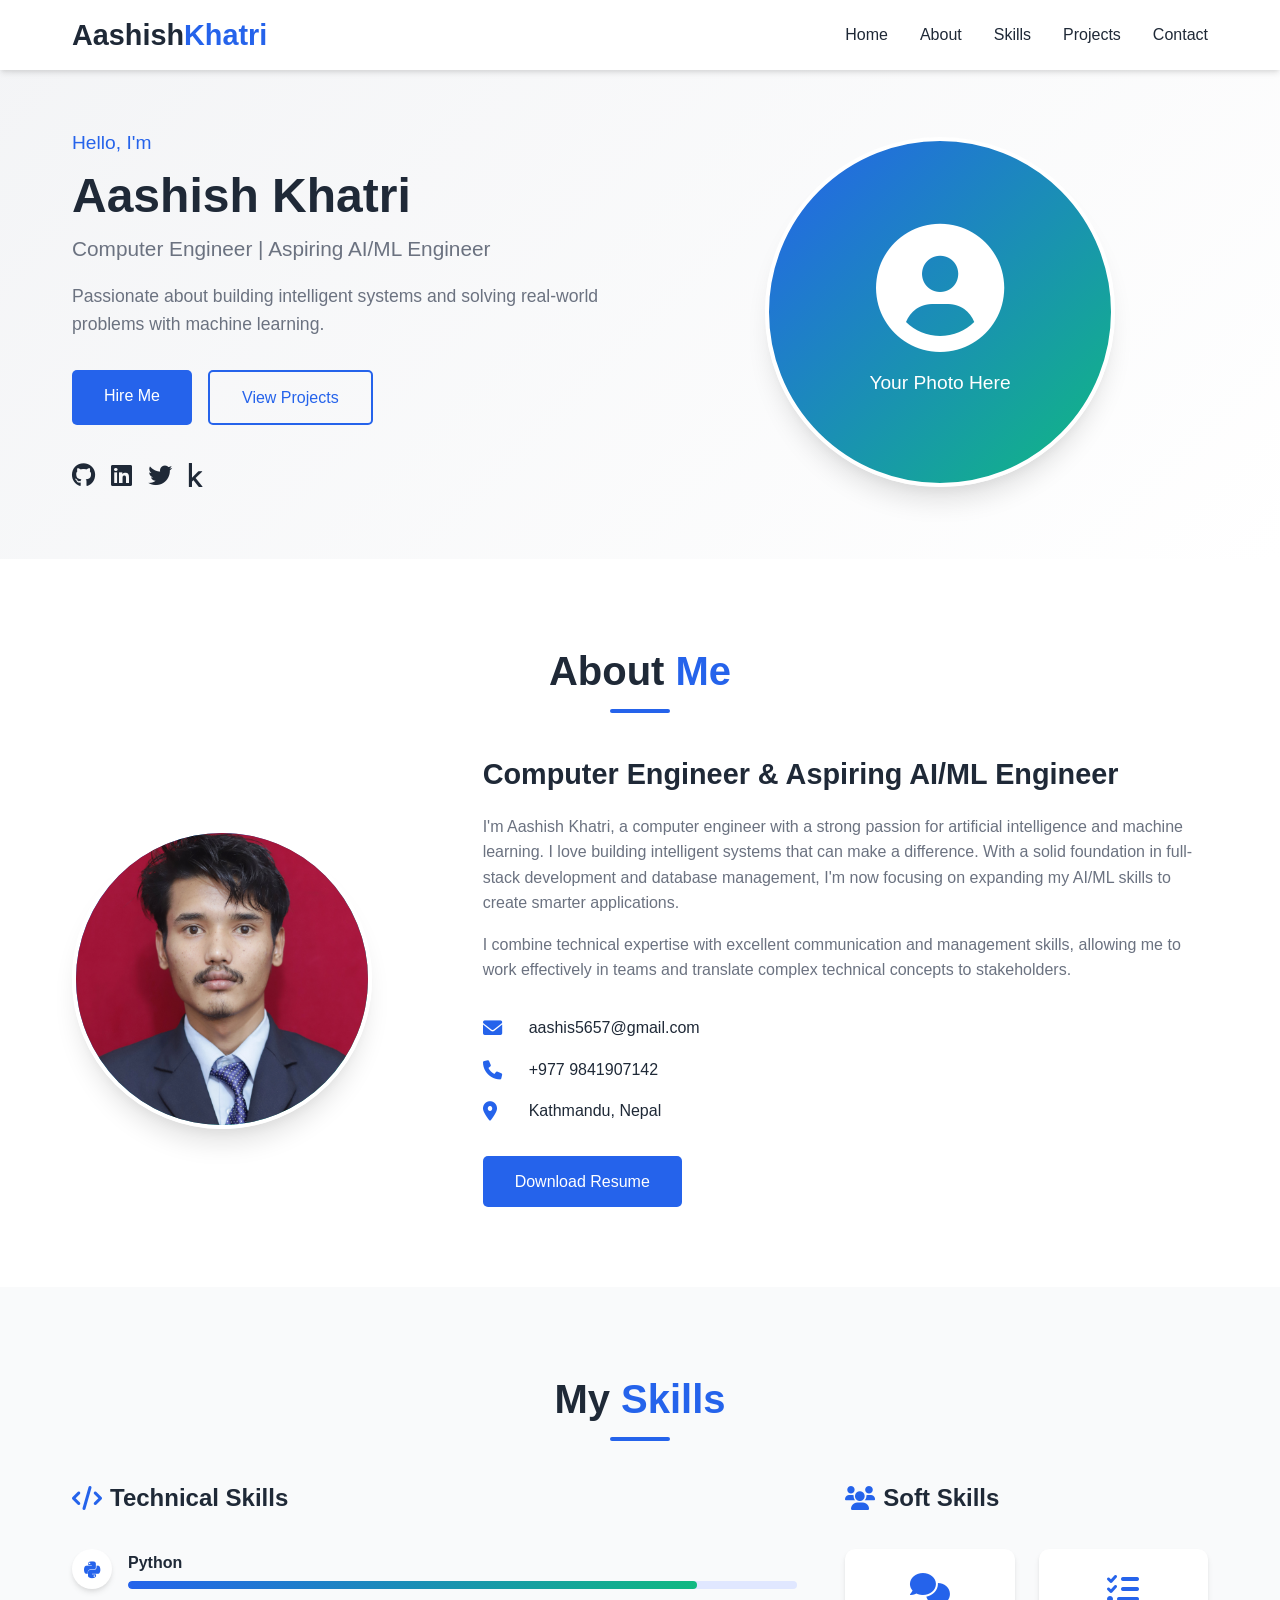
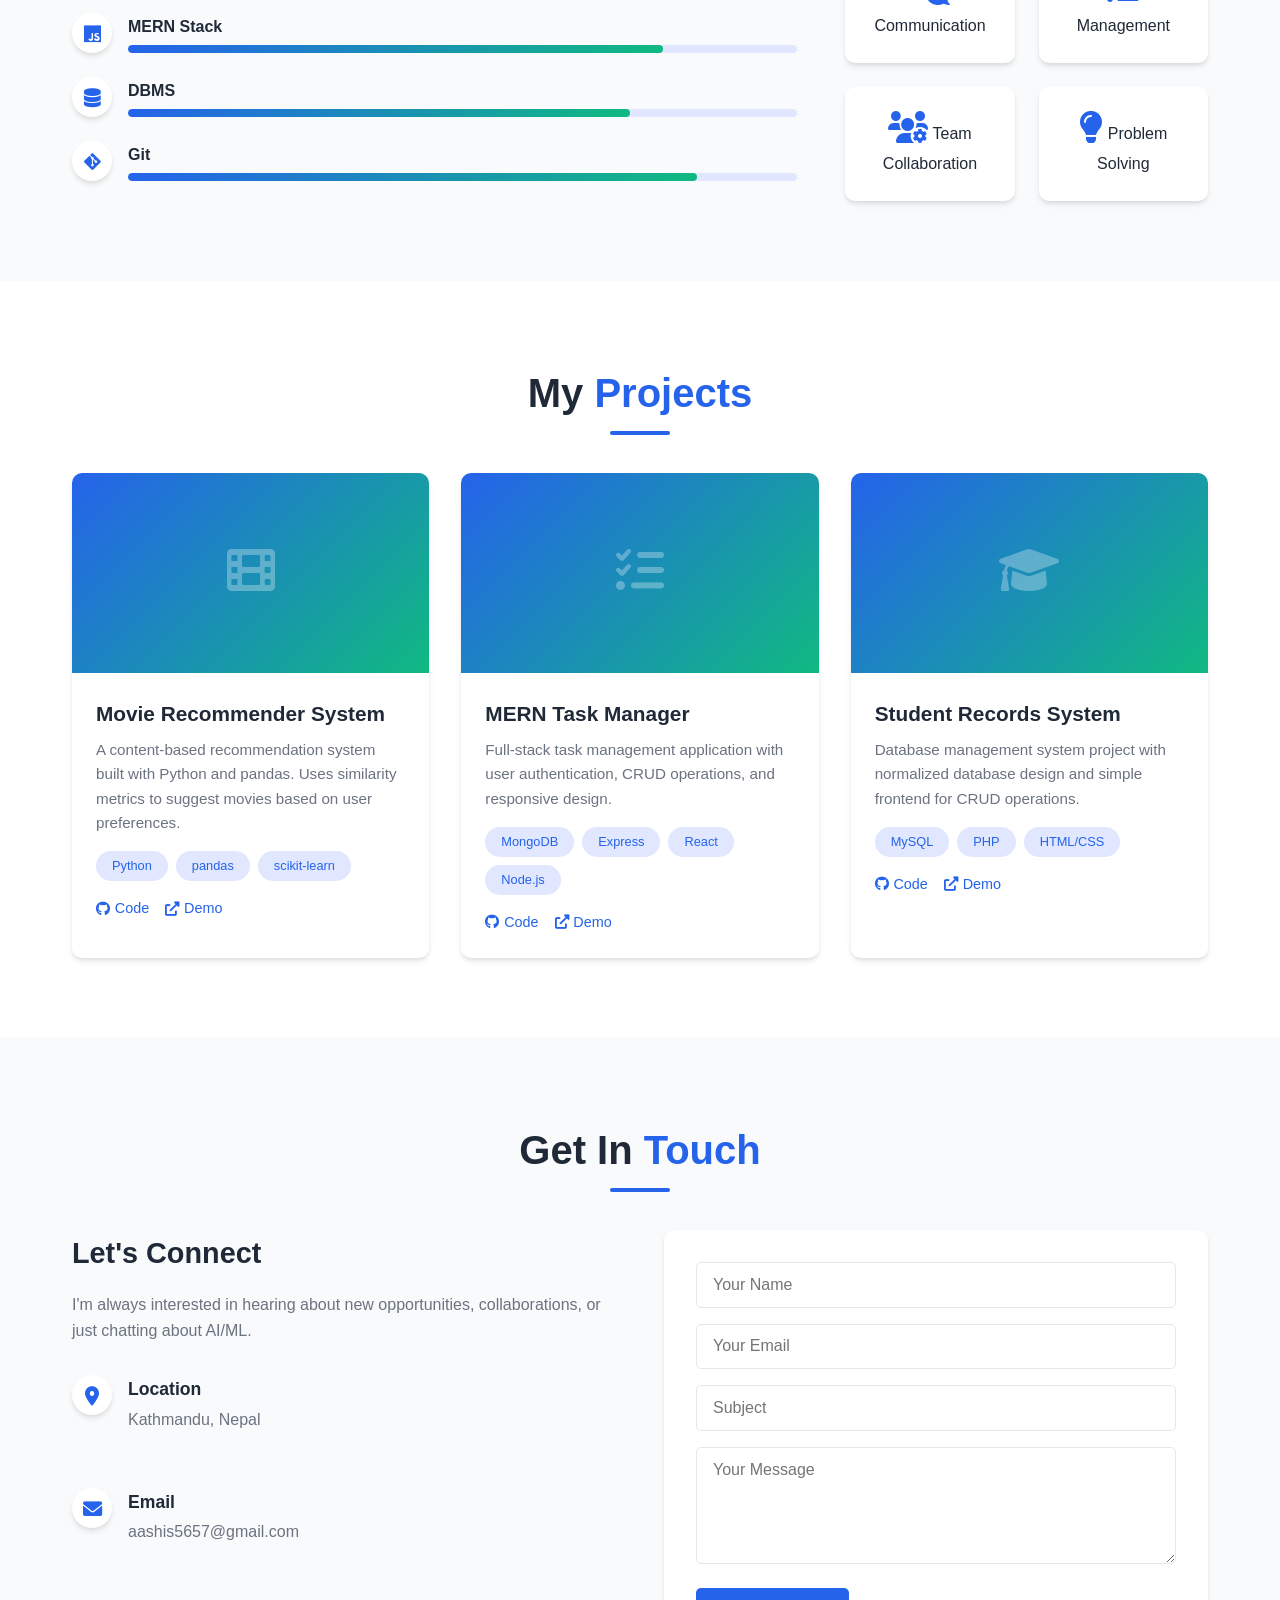
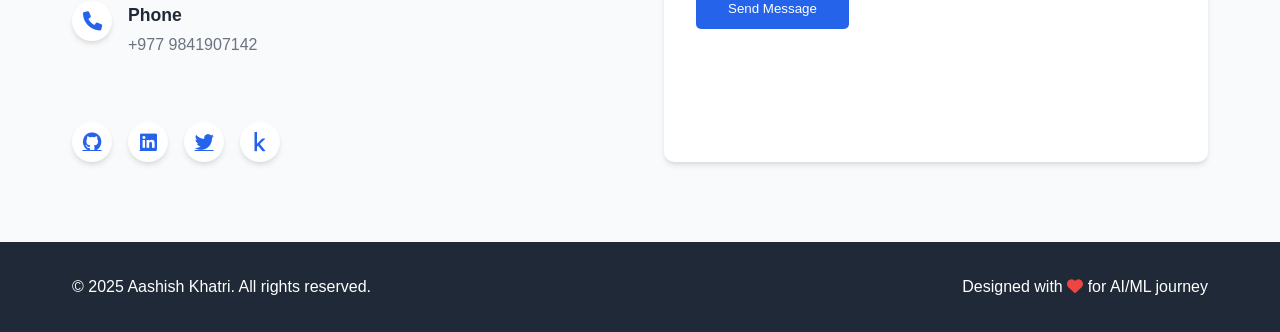
==== index.html @ 086870c0 "update" ====
<!DOCTYPE html>
<html lang="en">
<head>
    <meta charset="UTF-8">
    <meta name="viewport" content="width=device-width, initial-scale=1.0">
    <title>Aashish Khatri · AI/ML Engineer Portfolio</title>
    <!-- Font Awesome for icons (common user graphics) -->
    <link rel="stylesheet" href="https://cdnjs.cloudflare.com/ajax/libs/font-awesome/6.0.0-beta3/css/all.min.css">
    <!-- Link to external CSS file -->
    <link rel="stylesheet" href="style.css">
</head>
<body>
    <!-- Navigation Bar -->
    <nav class="navbar">
        <div class="container nav-container">
            <div class="logo">
                <a href="#home">Aashish<span>Khatri</span></a>
            </div>
            <ul class="nav-menu">
                <li><a href="#home">Home</a></li>
                <li><a href="#about">About</a></li>
                <li><a href="#skills">Skills</a></li>
                <li><a href="#projects">Projects</a></li>
                <li><a href="#contact">Contact</a></li>
            </ul>
            <div class="hamburger">
                <span class="bar"></span>
                <span class="bar"></span>
                <span class="bar"></span>
            </div>
        </div>
    </nav>

    <!-- Hero Section with Photo Place -->
    <section id="home" class="hero">
        <div class="container hero-container">
            <div class="hero-content">
                <p class="greeting">Hello, I'm</p>
                <h1>Aashish Khatri</h1>
                <p class="title">Computer Engineer | Aspiring AI/ML Engineer</p>
                <p class="description">Passionate about building intelligent systems and solving real-world problems with machine learning.</p>
                <div class="hero-buttons">
                    <a href="#contact" class="btn btn-primary">Hire Me</a>
                    <a href="#projects" class="btn btn-secondary">View Projects</a>
                </div>
                <div class="social-icons">
                    <a href="https://github.com/KhatriAash1sh"><i class="fab fa-github"></i></a>
                    <a href="https://www.linkedin.com/in/aashish-khatri/"><i class="fab fa-linkedin"></i></a>
                    <a href="https://x.com/KhatriAash1sh"><i class="fab fa-twitter"></i></a>
                    <a href="https://www.kaggle.com/aash1sh"><i class="fab fa-kaggle"></i></a>
                </div>
            </div>
            <div class="hero-image">
                <!-- Photo place - replace src with your image path -->
                <div class="image-placeholder">
                    <img src="your-photo_.jpg" alt="Aashish Khatri" onerror="this.style.display='none'; this.nextElementSibling.style.display='flex';" />
                    <div class="fallback-image" style="display: none;">
                        <i class="fas fa-user-circle"></i>
                        <span>Your Photo Here</span>
                    </div>
                </div>
            </div>
        </div>
    </section>

    <!-- About Section -->
    <section id="about" class="about">
        <div class="container">
            <h2 class="section-title">About <span>Me</span></h2>
            <div class="about-container">
                <div class="about-image">
                    <!-- Another photo place for about section -->
                    <div class="image-placeholder small">
                        <img src="your-photo.jpg" alt="Aashish Khatri" onerror="this.style.display='none'; this.nextElementSibling.style.display='flex';" />
                        <div class="fallback-image" style="display: none;">
                            <i class="fas fa-user"></i>
                        </div>
                    </div>
                </div>
                <div class="about-content">
                    <h3>Computer Engineer & Aspiring AI/ML Engineer</h3>
                    <p>I'm Aashish Khatri, a computer engineer with a strong passion for artificial intelligence and machine learning. I love building intelligent systems that can make a difference. With a solid foundation in full-stack development and database management, I'm now focusing on expanding my AI/ML skills to create smarter applications.</p>
                    <p>I combine technical expertise with excellent communication and management skills, allowing me to work effectively in teams and translate complex technical concepts to stakeholders.</p>
                    <div class="about-info">
                        <div class="info-item">
                            <i class="fas fa-envelope"></i>
                            <span>aashis5657@gmail.com</span>
                        </div>
                        <div class="info-item">
                            <i class="fas fa-phone"></i>
                            <span>+977 9841907142</span>
                        </div>
                        <div class="info-item">
                            <i class="fas fa-map-marker-alt"></i>
                            <span>Kathmandu, Nepal</span>
                        </div>
                    </div>
                    <a href="#contact" class="btn btn-primary">Download Resume</a>
                </div>
            </div>
        </div>
    </section>

    <!-- Skills Section -->
    <section id="skills" class="skills">
        <div class="container">
            <h2 class="section-title">My <span>Skills</span></h2>
            <div class="skills-container">
                <div class="skill-category">
                    <h3><i class="fas fa-code"></i> Technical Skills</h3>
                    <div class="skill-grid">
                        <div class="skill-item">
                            <div class="skill-icon"><i class="fab fa-python"></i></div>
                            <div class="skill-info">
                                <h4>Python</h4>
                                <div class="progress-bar">
                                    <div class="progress" style="width: 85%"></div>
                                </div>
                            </div>
                        </div>
                        <div class="skill-item">
                            <div class="skill-icon"><i class="fab fa-js"></i></div>
                            <div class="skill-info">
                                <h4>MERN Stack</h4>
                                <div class="progress-bar">
                                    <div class="progress" style="width: 80%"></div>
                                </div>
                            </div>
                        </div>
                        <div class="skill-item">
                            <div class="skill-icon"><i class="fas fa-database"></i></div>
                            <div class="skill-info">
                                <h4>DBMS</h4>
                                <div class="progress-bar">
                                    <div class="progress" style="width: 75%"></div>
                                </div>
                            </div>
                        </div>
                        <div class="skill-item">
                            <div class="skill-icon"><i class="fab fa-git-alt"></i></div>
                            <div class="skill-info">
                                <h4>Git</h4>
                                <div class="progress-bar">
                                    <div class="progress" style="width: 85%"></div>
                                </div>
                            </div>
                        </div>
                    </div>
                </div>
                <div class="skill-category">
                    <h3><i class="fas fa-users"></i> Soft Skills</h3>
                    <div class="soft-skills">
                        <div class="soft-skill">
                            <i class="fas fa-comments"></i>
                            <span>Communication</span>
                        </div>
                        <div class="soft-skill">
                            <i class="fas fa-tasks"></i>
                            <span>Management</span>
                        </div>
                        <div class="soft-skill">
                            <i class="fas fa-users-cog"></i>
                            <span>Team Collaboration</span>
                        </div>
                        <div class="soft-skill">
                            <i class="fas fa-lightbulb"></i>
                            <span>Problem Solving</span>
                        </div>
                    </div>
                </div>
            </div>
        </div>
    </section>

    <!-- Projects Section -->
    <section id="projects" class="projects">
        <div class="container">
            <h2 class="section-title">My <span>Projects</span></h2>
            <div class="projects-grid">
                <div class="project-card">
                    <div class="project-image">
                        <img src="project1.jpg" alt="Movie Recommender" onerror="this.style.display='none'; this.parentElement.classList.add('no-image');">
                        <div class="project-icon"><i class="fas fa-film"></i></div>
                    </div>
                    <div class="project-content">
                        <h3>Movie Recommender System</h3>
                        <p>A content-based recommendation system built with Python and pandas. Uses similarity metrics to suggest movies based on user preferences.</p>
                        <div class="project-tech">
                            <span>Python</span>
                            <span>pandas</span>
                            <span>scikit-learn</span>
                        </div>
                        <div class="project-links">
                            <a href="#"><i class="fab fa-github"></i> Code</a>
                            <a href="#"><i class="fas fa-external-link-alt"></i> Demo</a>
                        </div>
                    </div>
                </div>

                <div class="project-card">
                    <div class="project-image">
                        <img src="project2.jpg" alt="Task Manager" onerror="this.style.display='none'; this.parentElement.classList.add('no-image');">
                        <div class="project-icon"><i class="fas fa-tasks"></i></div>
                    </div>
                    <div class="project-content">
                        <h3>MERN Task Manager</h3>
                        <p>Full-stack task management application with user authentication, CRUD operations, and responsive design.</p>
                        <div class="project-tech">
                            <span>MongoDB</span>
                            <span>Express</span>
                            <span>React</span>
                            <span>Node.js</span>
                        </div>
                        <div class="project-links">
                            <a href="#"><i class="fab fa-github"></i> Code</a>
                            <a href="#"><i class="fas fa-external-link-alt"></i> Demo</a>
                        </div>
                    </div>
                </div>

                <div class="project-card">
                    <div class="project-image">
                        <img src="project3.jpg" alt="Student Records" onerror="this.style.display='none'; this.parentElement.classList.add('no-image');">
                        <div class="project-icon"><i class="fas fa-graduation-cap"></i></div>
                    </div>
                    <div class="project-content">
                        <h3>Student Records System</h3>
                        <p>Database management system project with normalized database design and simple frontend for CRUD operations.</p>
                        <div class="project-tech">
                            <span>MySQL</span>
                            <span>PHP</span>
                            <span>HTML/CSS</span>
                        </div>
                        <div class="project-links">
                            <a href="#"><i class="fab fa-github"></i> Code</a>
                            <a href="#"><i class="fas fa-external-link-alt"></i> Demo</a>
                        </div>
                    </div>
                </div>
            </div>
        </div>
    </section>

    <!-- Contact Section -->
    <section id="contact" class="contact">
        <div class="container">
            <h2 class="section-title">Get In <span>Touch</span></h2>
            <div class="contact-container">
                <div class="contact-info">
                    <h3>Let's Connect</h3>
                    <p>I'm always interested in hearing about new opportunities, collaborations, or just chatting about AI/ML.</p>
                    <div class="contact-details">
                        <div class="contact-item">
                            <i class="fas fa-map-marker-alt"></i>
                            <div>
                                <h4>Location</h4>
                                <p>Kathmandu, Nepal</p>
                            </div>
                        </div>
                        <div class="contact-item">
                            <i class="fas fa-envelope"></i>
                            <div>
                                <h4>Email</h4>
                                <p>aashis5657@gmail.com</p>
                            </div>
                        </div>
                        <div class="contact-item">
                            <i class="fas fa-phone"></i>
                            <div>
                                <h4>Phone</h4>
                                <p>+977 9841907142</p>
                            </div>
                        </div>
                    </div>
                    <div class="contact-social">
                        <a href="#"><i class="fab fa-github"></i></a>
                        <a href="#"><i class="fab fa-linkedin"></i></a>
                        <a href="#"><i class="fab fa-twitter"></i></a>
                        <a href="#"><i class="fab fa-kaggle"></i></a>
                    </div>
                </div>
                <div class="contact-form">
                    <form id="contactForm">
                        <div class="form-group">
                            <input type="text" placeholder="Your Name" required>
                        </div>
                        <div class="form-group">
                            <input type="email" placeholder="Your Email" required>
                        </div>
                        <div class="form-group">
                            <input type="text" placeholder="Subject">
                        </div>
                        <div class="form-group">
                            <textarea rows="5" placeholder="Your Message" required></textarea>
                        </div>
                        <button type="submit" class="btn btn-primary">Send Message</button>
                    </form>
                </div>
            </div>
        </div>
    </section>

    <!-- Footer -->
    <footer class="footer">
        <div class="container">
            <div class="footer-content">
                <p>&copy; 2025 Aashish Khatri. All rights reserved.</p>
                <p>Designed with <i class="fas fa-heart"></i> for AI/ML journey</p>
            </div>
        </div>
    </footer>

    <!-- Simple JavaScript for mobile menu -->
    <script>
        const hamburger = document.querySelector('.hamburger');
        const navMenu = document.querySelector('.nav-menu');

        hamburger.addEventListener('click', () => {
            hamburger.classList.toggle('active');
            navMenu.classList.toggle('active');
        });

        document.querySelectorAll('.nav-menu a').forEach(link => {
            link.addEventListener('click', () => {
                hamburger.classList.remove('active');
                navMenu.classList.remove('active');
            });
        });
    </script>
</body>
</html>
---- style.css ----
/* style.css - Main stylesheet for Aashish Khatri Portfolio */

/* ===== RESET & BASE ===== */
* {
    margin: 0;
    padding: 0;
    box-sizing: border-box;
}

:root {
    --primary-color: #2563eb;
    --primary-dark: #1d4ed8;
    --secondary-color: #10b981;
    --dark-color: #1f2937;
    --light-color: #f9fafb;
    --gray-color: #6b7280;
    --border-color: #e5e7eb;
    --shadow: 0 4px 6px -1px rgba(0, 0, 0, 0.1), 0 2px 4px -1px rgba(0, 0, 0, 0.06);
    --shadow-lg: 0 20px 25px -5px rgba(0, 0, 0, 0.1), 0 10px 10px -5px rgba(0, 0, 0, 0.04);
}

body {
    font-family: -apple-system, BlinkMacSystemFont, 'Segoe UI', Roboto, Oxygen, Ubuntu, Cantarell, sans-serif;
    line-height: 1.6;
    color: var(--dark-color);
    background-color: #ffffff;
}

.container {
    max-width: 1200px;
    margin: 0 auto;
    padding: 0 2rem;
}

section {
    padding: 5rem 0;
}

.section-title {
    font-size: 2.5rem;
    font-weight: 700;
    text-align: center;
    margin-bottom: 3rem;
    position: relative;
}

.section-title span {
    color: var(--primary-color);
}

.section-title::after {
    content: '';
    position: absolute;
    bottom: -10px;
    left: 50%;
    transform: translateX(-50%);
    width: 60px;
    height: 4px;
    background: var(--primary-color);
    border-radius: 2px;
}

/* ===== BUTTONS ===== */
.btn {
    display: inline-block;
    padding: 0.8rem 2rem;
    border-radius: 5px;
    text-decoration: none;
    font-weight: 500;
    transition: all 0.3s ease;
    cursor: pointer;
    border: none;
}

.btn-primary {
    background-color: var(--primary-color);
    color: white;
}

.btn-primary:hover {
    background-color: var(--primary-dark);
    transform: translateY(-2px);
    box-shadow: var(--shadow);
}

.btn-secondary {
    background-color: transparent;
    color: var(--primary-color);
    border: 2px solid var(--primary-color);
}

.btn-secondary:hover {
    background-color: var(--primary-color);
    color: white;
    transform: translateY(-2px);
}

/* ===== NAVBAR ===== */
.navbar {
    background-color: white;
    box-shadow: var(--shadow);
    position: fixed;
    width: 100%;
    top: 0;
    z-index: 1000;
}

.nav-container {
    display: flex;
    justify-content: space-between;
    align-items: center;
    height: 70px;
}

.logo a {
    font-size: 1.8rem;
    font-weight: 700;
    text-decoration: none;
    color: var(--dark-color);
}

.logo span {
    color: var(--primary-color);
}

.nav-menu {
    display: flex;
    list-style: none;
    gap: 2rem;
}

.nav-menu a {
    text-decoration: none;
    color: var(--dark-color);
    font-weight: 500;
    transition: color 0.3s ease;
}

.nav-menu a:hover {
    color: var(--primary-color);
}

.hamburger {
    display: none;
    cursor: pointer;
}

.bar {
    display: block;
    width: 25px;
    height: 3px;
    margin: 5px auto;
    background-color: var(--dark-color);
    transition: all 0.3s ease;
}

/* ===== HERO SECTION ===== */
.hero {
    padding: 8rem 0 4rem;
    background: linear-gradient(135deg, #f3f4f6 0%, #ffffff 100%);
}

.hero-container {
    display: grid;
    grid-template-columns: 1fr 1fr;
    gap: 4rem;
    align-items: center;
}

.hero-content .greeting {
    font-size: 1.2rem;
    color: var(--primary-color);
    margin-bottom: 0.5rem;
}

.hero-content h1 {
    font-size: 3rem;
    font-weight: 700;
    margin-bottom: 0.5rem;
    line-height: 1.2;
}

.hero-content .title {
    font-size: 1.3rem;
    color: var(--gray-color);
    margin-bottom: 1rem;
}

.hero-content .description {
    font-size: 1.1rem;
    color: var(--gray-color);
    margin-bottom: 2rem;
}

.hero-buttons {
    display: flex;
    gap: 1rem;
    margin-bottom: 2rem;
}

.social-icons {
    display: flex;
    gap: 1rem;
}

.social-icons a {
    color: var(--dark-color);
    font-size: 1.5rem;
    transition: color 0.3s ease;
}

.social-icons a:hover {
    color: var(--primary-color);
}

/* Photo place styles */
.hero-image {
    display: flex;
    justify-content: center;
    align-items: center;
}

.image-placeholder {
    width: 350px;
    height: 350px;
    border-radius: 50%;
    overflow: hidden;
    box-shadow: var(--shadow-lg);
    border: 4px solid white;
    background: linear-gradient(135deg, var(--primary-color), var(--secondary-color));
    display: flex;
    justify-content: center;
    align-items: center;
}

.image-placeholder img {
    width: 100%;
    height: 100%;
    object-fit: cover;
}

.fallback-image {
    display: flex;
    flex-direction: column;
    align-items: center;
    justify-content: center;
    color: white;
    font-size: 1.2rem;
}

.fallback-image i {
    font-size: 8rem;
    margin-bottom: 1rem;
}

.image-placeholder.small {
    width: 300px;
    height: 300px;
}

/* ===== ABOUT SECTION ===== */
.about-container {
    display: grid;
    grid-template-columns: 1fr 2fr;
    gap: 3rem;
    align-items: center;
}

.about-content h3 {
    font-size: 1.8rem;
    margin-bottom: 1rem;
    color: var(--dark-color);
}

.about-content p {
    color: var(--gray-color);
    margin-bottom: 1rem;
}

.about-info {
    margin: 2rem 0;
}

.info-item {
    display: flex;
    align-items: center;
    gap: 1rem;
    margin-bottom: 1rem;
}

.info-item i {
    width: 30px;
    color: var(--primary-color);
    font-size: 1.2rem;
}

/* ===== SKILLS SECTION ===== */
.skills {
    background-color: var(--light-color);
}

.skills-container {
    display: grid;
    grid-template-columns: 2fr 1fr;
    gap: 3rem;
}

.skill-category h3 {
    margin-bottom: 2rem;
    font-size: 1.5rem;
    display: flex;
    align-items: center;
    gap: 0.5rem;
}

.skill-category h3 i {
    color: var(--primary-color);
}

.skill-grid {
    display: flex;
    flex-direction: column;
    gap: 1.5rem;
}

.skill-item {
    display: flex;
    align-items: center;
    gap: 1rem;
}

.skill-icon {
    width: 40px;
    height: 40px;
    background-color: white;
    border-radius: 50%;
    display: flex;
    align-items: center;
    justify-content: center;
    color: var(--primary-color);
    font-size: 1.2rem;
    box-shadow: var(--shadow);
}

.skill-info {
    flex: 1;
}

.skill-info h4 {
    margin-bottom: 0.3rem;
}

.progress-bar {
    width: 100%;
    height: 8px;
    background-color: #e0e7ff;
    border-radius: 4px;
    overflow: hidden;
}

.progress {
    height: 100%;
    background: linear-gradient(90deg, var(--primary-color), var(--secondary-color));
    border-radius: 4px;
}

.soft-skills {
    display: grid;
    grid-template-columns: repeat(2, 1fr);
    gap: 1.5rem;
}

.soft-skill {
    text-align: center;
    padding: 1.5rem;
    background-color: white;
    border-radius: 10px;
    box-shadow: var(--shadow);
    transition: transform 0.3s ease;
}

.soft-skill:hover {
    transform: translateY(-5px);
}

.soft-skill i {
    font-size: 2rem;
    color: var(--primary-color);
    margin-bottom: 0.5rem;
}

/* ===== PROJECTS SECTION ===== */
.projects-grid {
    display: grid;
    grid-template-columns: repeat(auto-fit, minmax(300px, 1fr));
    gap: 2rem;
}

.project-card {
    background-color: white;
    border-radius: 10px;
    overflow: hidden;
    box-shadow: var(--shadow);
    transition: transform 0.3s ease, box-shadow 0.3s ease;
}

.project-card:hover {
    transform: translateY(-5px);
    box-shadow: var(--shadow-lg);
}

.project-image {
    height: 200px;
    background: linear-gradient(135deg, #667eea 0%, #764ba2 100%);
    position: relative;
    display: flex;
    align-items: center;
    justify-content: center;
}

.project-image.no-image {
    background: linear-gradient(135deg, var(--primary-color), var(--secondary-color));
}

.project-image img {
    width: 100%;
    height: 100%;
    object-fit: cover;
}

.project-icon {
    position: absolute;
    font-size: 3rem;
    color: rgba(255, 255, 255, 0.3);
}

.project-content {
    padding: 1.5rem;
}

.project-content h3 {
    font-size: 1.3rem;
    margin-bottom: 0.5rem;
}

.project-content p {
    color: var(--gray-color);
    margin-bottom: 1rem;
    font-size: 0.95rem;
}

.project-tech {
    display: flex;
    flex-wrap: wrap;
    gap: 0.5rem;
    margin-bottom: 1rem;
}

.project-tech span {
    padding: 0.3rem 1rem;
    background-color: #e0e7ff;
    color: var(--primary-color);
    border-radius: 20px;
    font-size: 0.8rem;
    font-weight: 500;
}

.project-links {
    display: flex;
    gap: 1rem;
}

.project-links a {
    text-decoration: none;
    color: var(--primary-color);
    font-size: 0.9rem;
    font-weight: 500;
    display: flex;
    align-items: center;
    gap: 0.3rem;
}

.project-links a:hover {
    color: var(--primary-dark);
}

/* ===== CONTACT SECTION ===== */
.contact {
    background-color: var(--light-color);
}

.contact-container {
    display: grid;
    grid-template-columns: 1fr 1fr;
    gap: 3rem;
}

.contact-info h3 {
    font-size: 1.8rem;
    margin-bottom: 1rem;
}

.contact-info p {
    color: var(--gray-color);
    margin-bottom: 2rem;
}

.contact-details {
    margin-bottom: 2rem;
}

.contact-item {
    display: flex;
    gap: 1rem;
    margin-bottom: 1.5rem;
}

.contact-item i {
    width: 40px;
    height: 40px;
    background-color: white;
    border-radius: 50%;
    display: flex;
    align-items: center;
    justify-content: center;
    color: var(--primary-color);
    font-size: 1.2rem;
    box-shadow: var(--shadow);
}

.contact-item h4 {
    margin-bottom: 0.2rem;
    font-size: 1.1rem;
}

.contact-item p {
    color: var(--gray-color);
}

.contact-social {
    display: flex;
    gap: 1rem;
}

.contact-social a {
    width: 40px;
    height: 40px;
    background-color: white;
    border-radius: 50%;
    display: flex;
    align-items: center;
    justify-content: center;
    color: var(--primary-color);
    font-size: 1.2rem;
    box-shadow: var(--shadow);
    transition: all 0.3s ease;
}

.contact-social a:hover {
    background-color: var(--primary-color);
    color: white;
    transform: translateY(-3px);
}

/* Contact Form */
.contact-form {
    background-color: white;
    padding: 2rem;
    border-radius: 10px;
    box-shadow: var(--shadow);
}

.form-group {
    margin-bottom: 1rem;
}

.form-group input,
.form-group textarea {
    width: 100%;
    padding: 0.8rem 1rem;
    border: 1px solid var(--border-color);
    border-radius: 5px;
    font-family: inherit;
    font-size: 1rem;
    transition: border-color 0.3s ease;
}

.form-group input:focus,
.form-group textarea:focus {
    outline: none;
    border-color: var(--primary-color);
}

/* ===== FOOTER ===== */
.footer {
    background-color: var(--dark-color);
    color: white;
    padding: 2rem 0;
    text-align: center;
}

.footer-content {
    display: flex;
    justify-content: space-between;
    align-items: center;
    flex-wrap: wrap;
    gap: 1rem;
}

.footer i {
    color: #ef4444;
}

/* ===== RESPONSIVE DESIGN ===== */
@media (max-width: 992px) {
    .hero-container,
    .about-container,
    .contact-container {
        grid-template-columns: 1fr;
    }

    .hero-image {
        order: -1;
    }

    .skills-container {
        grid-template-columns: 1fr;
    }

    .image-placeholder {
        width: 300px;
        height: 300px;
    }
}

@media (max-width: 768px) {
    .hamburger {
        display: block;
    }

    .hamburger.active .bar:nth-child(2) {
        opacity: 0;
    }

    .hamburger.active .bar:nth-child(1) {
        transform: translateY(8px) rotate(45deg);
    }

    .hamburger.active .bar:nth-child(3) {
        transform: translateY(-8px) rotate(-45deg);
    }

    .nav-menu {
        position: fixed;
        left: -100%;
        top: 70px;
        gap: 0;
        flex-direction: column;
        background-color: white;
        width: 100%;
        text-align: center;
        transition: 0.3s;
        box-shadow: var(--shadow);
        padding: 2rem 0;
    }

    .nav-menu.active {
        left: 0;
    }

    .nav-menu li {
        margin: 1rem 0;
    }

    .section-title {
        font-size: 2rem;
    }

    .hero-content h1 {
        font-size: 2.5rem;
    }

    .hero-buttons {
        flex-direction: column;
    }

    .btn {
        width: 100%;
        text-align: center;
    }

    .footer-content {
        flex-direction: column;
        text-align: center;
    }
}

@media (max-width: 480px) {
    .container {
        padding: 0 1rem;
    }

    .image-placeholder {
        width: 250px;
        height: 250px;
    }

    .soft-skills {
        grid-template-columns: 1fr;
    }
}
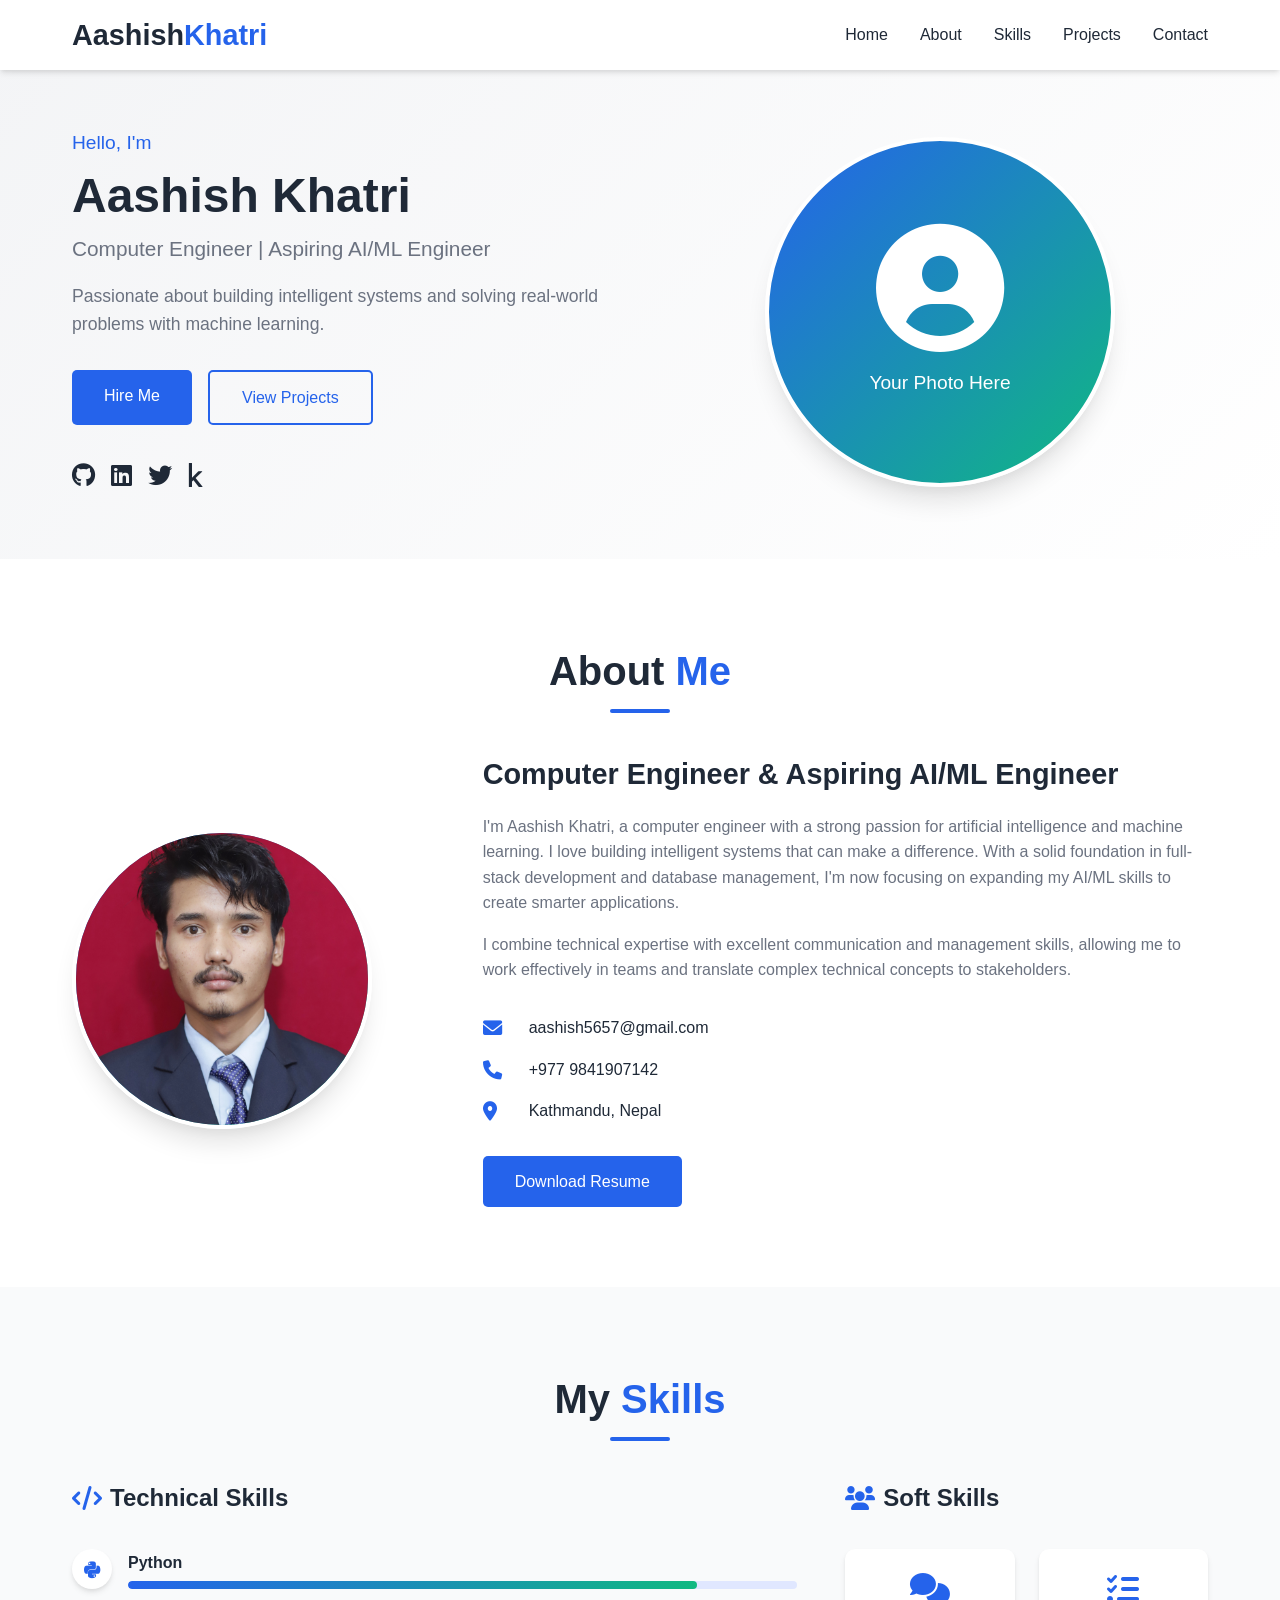
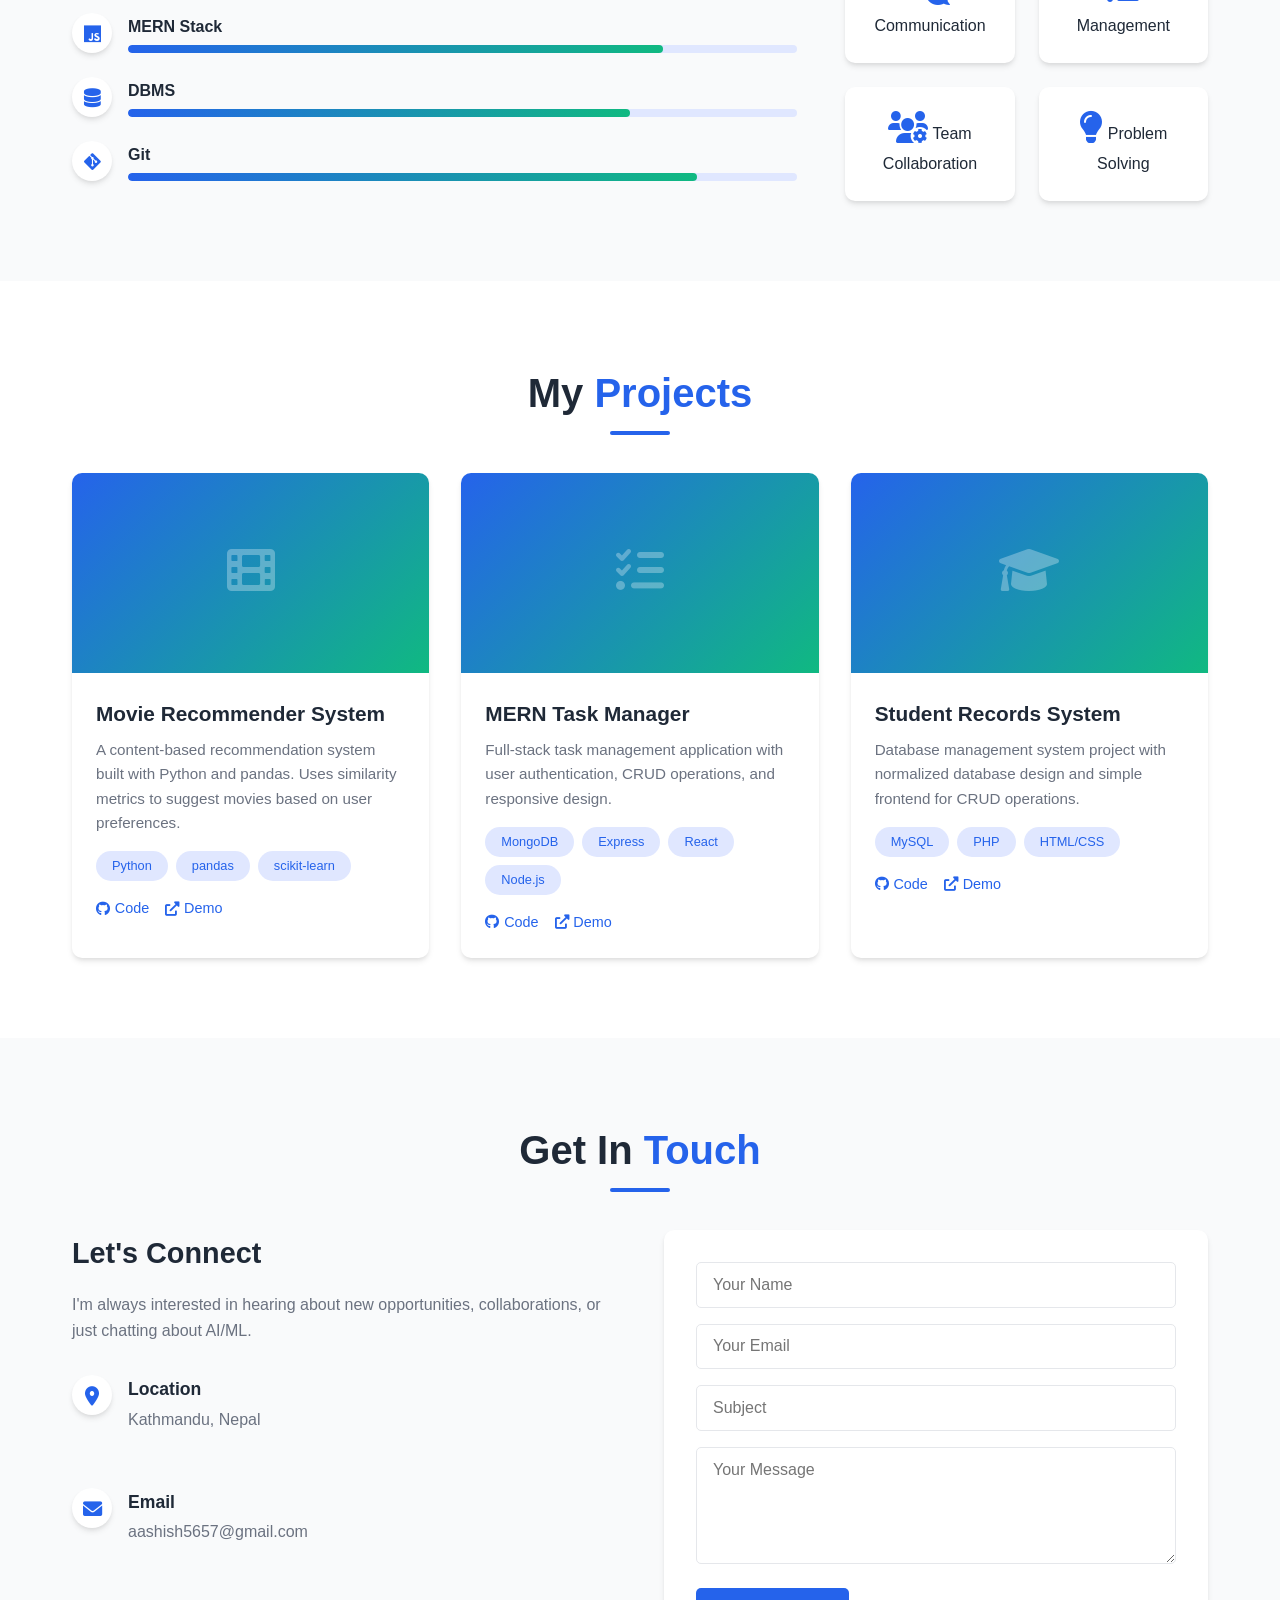
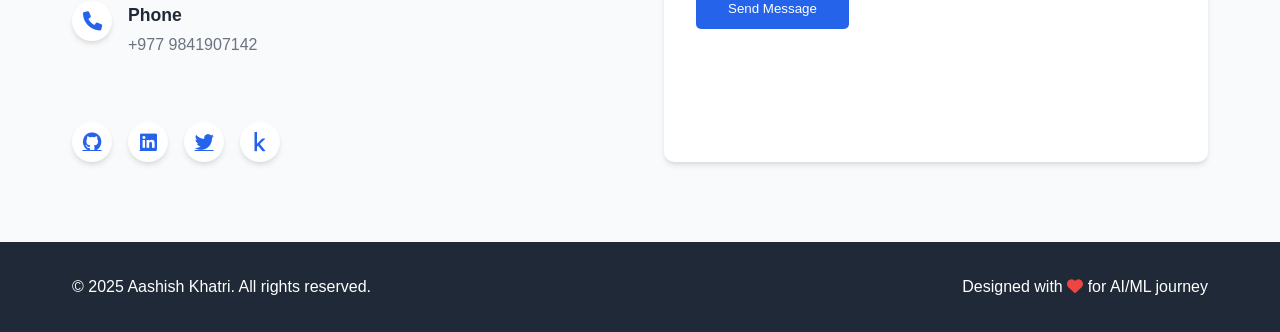
==== commit 1f87ddfb: "Update entire project with latest changes" ====
--- a/index.html
+++ b/index.html
@@ -84,7 +84,7 @@
                     <div class="about-info">
                         <div class="info-item">
                             <i class="fas fa-envelope"></i>
-                            <span>aashis5657@gmail.com</span>
+                            <span>aashish5657@gmail.com</span>
                         </div>
                         <div class="info-item">
                             <i class="fas fa-phone"></i>
@@ -261,7 +261,7 @@
                             <i class="fas fa-envelope"></i>
                             <div>
                                 <h4>Email</h4>
-                                <p>aashis5657@gmail.com</p>
+                                <p>aashish5657@gmail.com</p>
                             </div>
                         </div>
                         <div class="contact-item">
@@ -280,18 +280,18 @@
                     </div>
                 </div>
                 <div class="contact-form">
-                    <form id="contactForm">
+                    <form id="contactForm" action="contact.php" method="POST">
                         <div class="form-group">
-                            <input type="text" placeholder="Your Name" required>
+                            <input type="text" name="name" placeholder="Your Name" required>
                         </div>
                         <div class="form-group">
-                            <input type="email" placeholder="Your Email" required>
+                            <input type="email" name="email" placeholder="Your Email" required>
                         </div>
                         <div class="form-group">
-                            <input type="text" placeholder="Subject">
+                            <input type="text" name="subject" placeholder="Subject">
                         </div>
                         <div class="form-group">
-                            <textarea rows="5" placeholder="Your Message" required></textarea>
+                            <textarea name="message" rows="5" placeholder="Your Message" required></textarea>
                         </div>
                         <button type="submit" class="btn btn-primary">Send Message</button>
                     </form>
